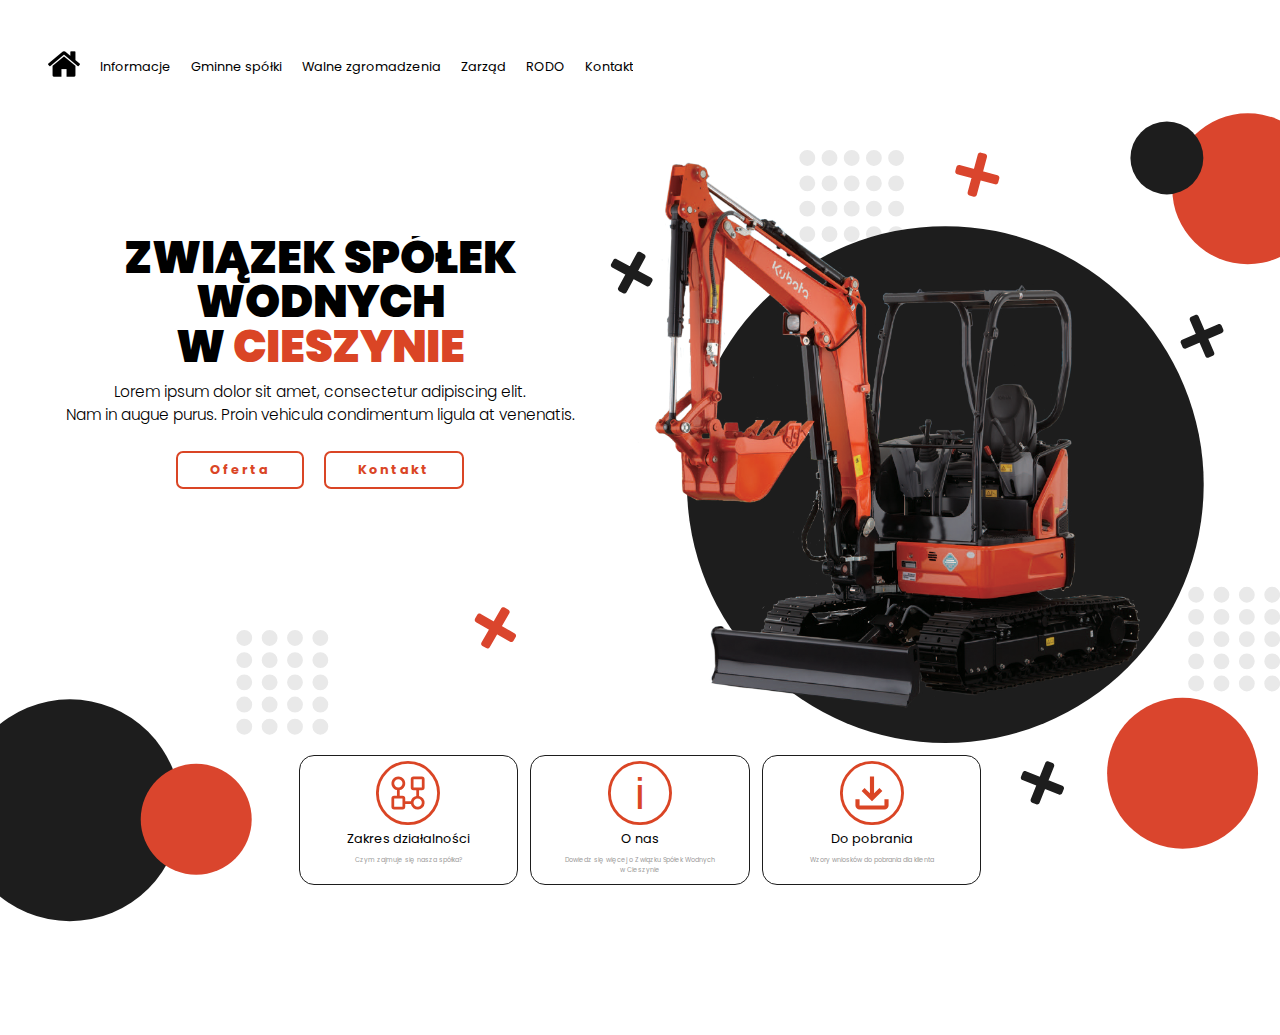
==== ZSW/pub/index.html @ 78ff4b43 "Pierwszy commit" ====
<!DOCTYPE html>
<html lang="pl">
<head>
    <meta charset="UTF-8">
    <meta http-equiv="X-UA-Compatible" content="IE=edge">
    <meta name="viewport" content="width=device-width, initial-scale=1.0">
    <link rel="stylesheet" href="assets/css/style.css">
    <link rel="preconnect" href="https://fonts.googleapis.com">
    <link rel="preconnect" href="https://fonts.gstatic.com" crossorigin>
    <link href="https://fonts.googleapis.com/css2?family=Poppins:wght@300;400;700;900&display=swap" rel="stylesheet">
    <title>Document</title>
</head>
<body>
    <div class="all">

        <div class="up-navbar">

            <div class="up-navbar-left">

                <ul id="menu">

                    <li><img id="home-logo" src="assets/image/home.png"></li>
                    <li><p>Informacje</p></li>
                    <li><p>Gminne spółki</p></li>
                    <li><p>Walne zgromadzenia</p></li>
                    <li><p>Zarząd</p></li>
                    <li><p>RODO</p></li>
                    <li><p>Kontakt</p></li>

                </ul>
                
            </div>
            <div class="up-navbar-right"></div>

        </div>

        <div class="mid-section">

            <div class="mid-section-left">

                <div class="mid-section-left-headline"><h1>ZWIĄZEK SPÓŁEK<br>WODNYCH<br>W <span class="ch">CIESZYNIE</span></h1></div>

                <div class="mid-section-left-text"><p>Lorem ipsum dolor sit amet, consectetur adipiscing elit.<br> 
                    Nam in augue purus. Proin vehicula condimentum ligula at venenatis.</p></div>

                <div class="mid-section-left-buttons">

                    <button id="oferta">Oferta</button>
                    <button id="kontakt">Kontakt</button>

                </div>
                
            </div>

            <div class="mid-section-right"></div>
            
        </div>

        <div class="down-section">

            <div class="down-section-zakres">

                <div class="ikona"><svg width="23.812mm" height="23.812mm" id="svg-icon" version="1.1" viewBox="0 0 23.812 23.812" xml:space="preserve" xmlns="http://www.w3.org/2000/svg"><g transform="translate(-106.52 -148.44)"><path d="m123.57 159.32a1.028 1.028 0 0 0 1.028-1.028v-3.0841a1.028 1.028 0 0 0-1.028-1.028h-3.0842a1.028 1.028 0 0 0-1.028 1.028v3.0841a1.028 1.028 0 0 0 1.028 1.028h1.0281v2.1075a2.5701 2.5701 0 0 0-2.0047 2.0047h-2.1075v-1.0281a1.028 1.028 0 0 0-1.028-1.028h-1.028v-2.1075a2.5701 2.5701 0 1 0-1.028 0v2.1075h-1.0281a1.028 1.028 0 0 0-1.028 1.028v3.0842a1.028 1.028 0 0 0 1.028 1.028h3.0842a1.028 1.028 0 0 0 1.028-1.028v-1.028h2.1075a2.5701 2.5701 0 1 0 3.0327-3.0328v-2.1075zm-10.281-2.5701a1.5421 1.5421 0 1 1 1.5421 1.5421 1.5421 1.5421 0 0 1-1.5421-1.5421zm3.0842 8.7384h-3.0842v-3.0842h3.0842zm7.1964-1.5421a1.5421 1.5421 0 1 1-1.5421-1.5421 1.5421 1.5421 0 0 1 1.5421 1.5421zm-3.0842-8.7384h3.0842v3.0841h-3.0842z" fill="#da4525" stroke-width="1.1906"/><circle cx="118.42" cy="160.35" r="11.377" fill="none" stroke="#da4525" stroke-linecap="round" stroke-width="1.0583"/></g></svg></div>
                <div class="tekst"><p>Zakres działalności</p></div>
                <div class="tekst-small"><p>Czym zajmuje się nasza spółka?</p></div>

            </div>
            <div class="down-section-onas">

                <div class="ikona"><svg width="23.812mm" height="23.812mm" id="svg-icon" version="1.1" viewBox="0 0 23.812 23.812" xml:space="preserve" xmlns="http://www.w3.org/2000/svg"><g transform="translate(-106.52 -148.44)"><circle cx="118.42" cy="160.35" r="11.377" fill="none" stroke="#da4525" stroke-linecap="round" stroke-width="1.0583"/><text x="116.60964" y="166.23296" fill="#da4525" font-family="Arial" font-size="16.449px" stroke-width=".26458" style="line-height:1.25" xml:space="preserve"><tspan x="116.60964" y="166.23296" fill="#da4525" font-size="16.449px" stroke-width=".26458">i</tspan></text></g></svg></div>
                <div class="tekst"><p>O nas</p></div>
                <div class="tekst-small"><p>Dowiedz się więcej o Związku Spółek Wodnych<br>w Cieszynie</p></div>

            </div>
            <div class="down-section-dopobrania">

                <div class="ikona"><svg width="23.812mm" height="23.812mm" id="svg-icon" version="1.1" viewBox="0 0 23.812 23.812" xml:space="preserve" xmlns="http://www.w3.org/2000/svg"><g transform="translate(-106.52 -148.44)"><circle cx="118.42" cy="160.35" r="11.377" fill="none" stroke="#da4525" stroke-linecap="round" stroke-width="1.0583"/><path d="m113.8 166.51q-0.6361 0-1.0887-0.4526-0.45336-0.45338-0.45336-1.0895v-2.3131h1.5421v2.3131h9.2524v-2.3131h1.5421v2.3131q0 0.6361-0.4526 1.0895-0.45337 0.4526-1.0895 0.4526zm4.6262-3.0842-3.8552-3.8552 1.0794-1.118 2.0047 2.0047v-6.284h1.5421v6.284l2.0047-2.0047 1.0795 1.118z" fill="#da4525" stroke-width="1.5875"/></g></svg></div>
                <div class="tekst"><p>Do pobrania</p></div>
                <div class="tekst-small"><p>Wzory wniosków do pobrania dla klienta</p></div>

            </div>

        </div>

    </div>

    
</body>
</html>
---- ZSW/pub/assets/css/style.css ----
*
{
    padding: 0;
    margin: 0;
    overflow-x: hidden;
}

html
{
    font-family: 'Poppins', sans-serif;
}

body
{

}

.all
{
    background-image: url("../image/zsw-banner.svg");
    background-position: center;
    background-repeat: no-repeat;
    background-size: 107% 107%;
    width: 100vw;
    height: 115vh;
    overflow-y: hidden;
}

.up-navbar
{
    width: 100%;
    display: flex;
    overflow-y: hidden;
}

.up-navbar-left
{
    height: auto;
    width: 50%;
    display: flex;
    padding: 3rem;
    gap: 20px;
}

.up-navbar-right
{
    height: auto;
    width: 50%;
}

#home-logo
{
    width: 32px;
    height: 32px;
}

#menu
{
    display: flex;
    justify-content: center;
    align-items: center;
    gap: 20px;
    font-size: 22px;
    font-family: 'Poppins', sans-serif;
    font-weight: 400;
}

#menu > li
{
    border-bottom: solid 4px white;
    font-size: 1vw;
}

#menu > li:hover
{
    color: #DA4525;
    cursor: pointer;
    border-bottom: solid 4px #DA4525;
    transition-duration: 0.3s;
}

.mid-section
{
    display: flex;
    justify-content: center;
    align-items: center;
    height: 45%;
    width: 100%;
}

.mid-section-left
{
    display: flex;
    flex-direction: column;
    justify-content: center;
    align-items: center;
    height: 100%;
    width: 50%;
}

.mid-section-right
{
    height: 100%;
    width: 50%;
}

.down-section
{
    display: flex;
    justify-content: center;
    align-items: center;
    width: 100%;
    height: 42%;
    gap: 12px;
}

.down-section-zakres, .down-section-onas, .down-section-dopobrania
{
    width: 17vw;
    height: 10vw;
    background-color: white;
    text-align: center;
    border: solid #1D1D1D 1px;
    border-radius: 15px;
    cursor: pointer;
}

#svg-icon
{
    width: 5vw;
    height: 5vw;
}

.ikona
{
    width: 100%;
    height: 58%;
    display: flex;
    justify-content: center;
    align-items: center;
}

.tekst
{
    width: 100%;
    height: 19%;
    text-align: center;
}

.tekst-small
{
    width: 100%;
    height: 15%;
    text-align: center;
    overflow-y: hidden;
}

.tekst > p
{
    font-size: 1vw;
    font-weight: 400;
}

.tekst-small > p
{
    font-size: 0.5vw;
    font-weight: 400;
    color: #9B9B9B;
}

.mid-section-left-headline > h1
{
    font-size: 3.5vw;
    font-family: 'Poppins', sans-serif;
    line-height: 3.5vw;
    overflow-y: hidden;
    font-weight: 900;
}

.mid-section-left-text > p
{
    font-size: 1.2vw;
    font-family: 'Poppins', sans-serif;
    font-weight: 300;
}

.mid-section-left-headline
{
    text-align: center;
    width: 100%;
    padding: 5px;
    overflow-y: hidden;
}

.mid-section-left-text
{
    text-align: center;
    width: 100%;
    padding: 5px;
    overflow-y: hidden;
}

.mid-section-left-buttons
{
    display: flex;
    justify-content: center;
    align-items: center;
    gap: 20px;
    width: 100%;
    padding: 20px;
}

#oferta, #kontakt
{
    padding-left: 2rem; padding-right: 2rem;
    padding-top: 0.5rem; padding-bottom: 0.5rem;
    border-radius: 7px;
    border: solid #DA4525 2px;
    font-size: 1vw;
    color: #DA4525;
    font-family: 'Poppins', sans-serif;
    font-weight: 700;
    background-color: transparent;
    letter-spacing: 2px;
}

#oferta:hover, #kontakt:hover
{
    background-color: #DA4525;
    color: white;
    transition-duration: 0.3s;
}

.ch
{
    color: #DA4525;
}

.annoucements-title
{
    width: 100%;
    height: 200px;
    background-color: orange;
    margin-top: 7vw;
}
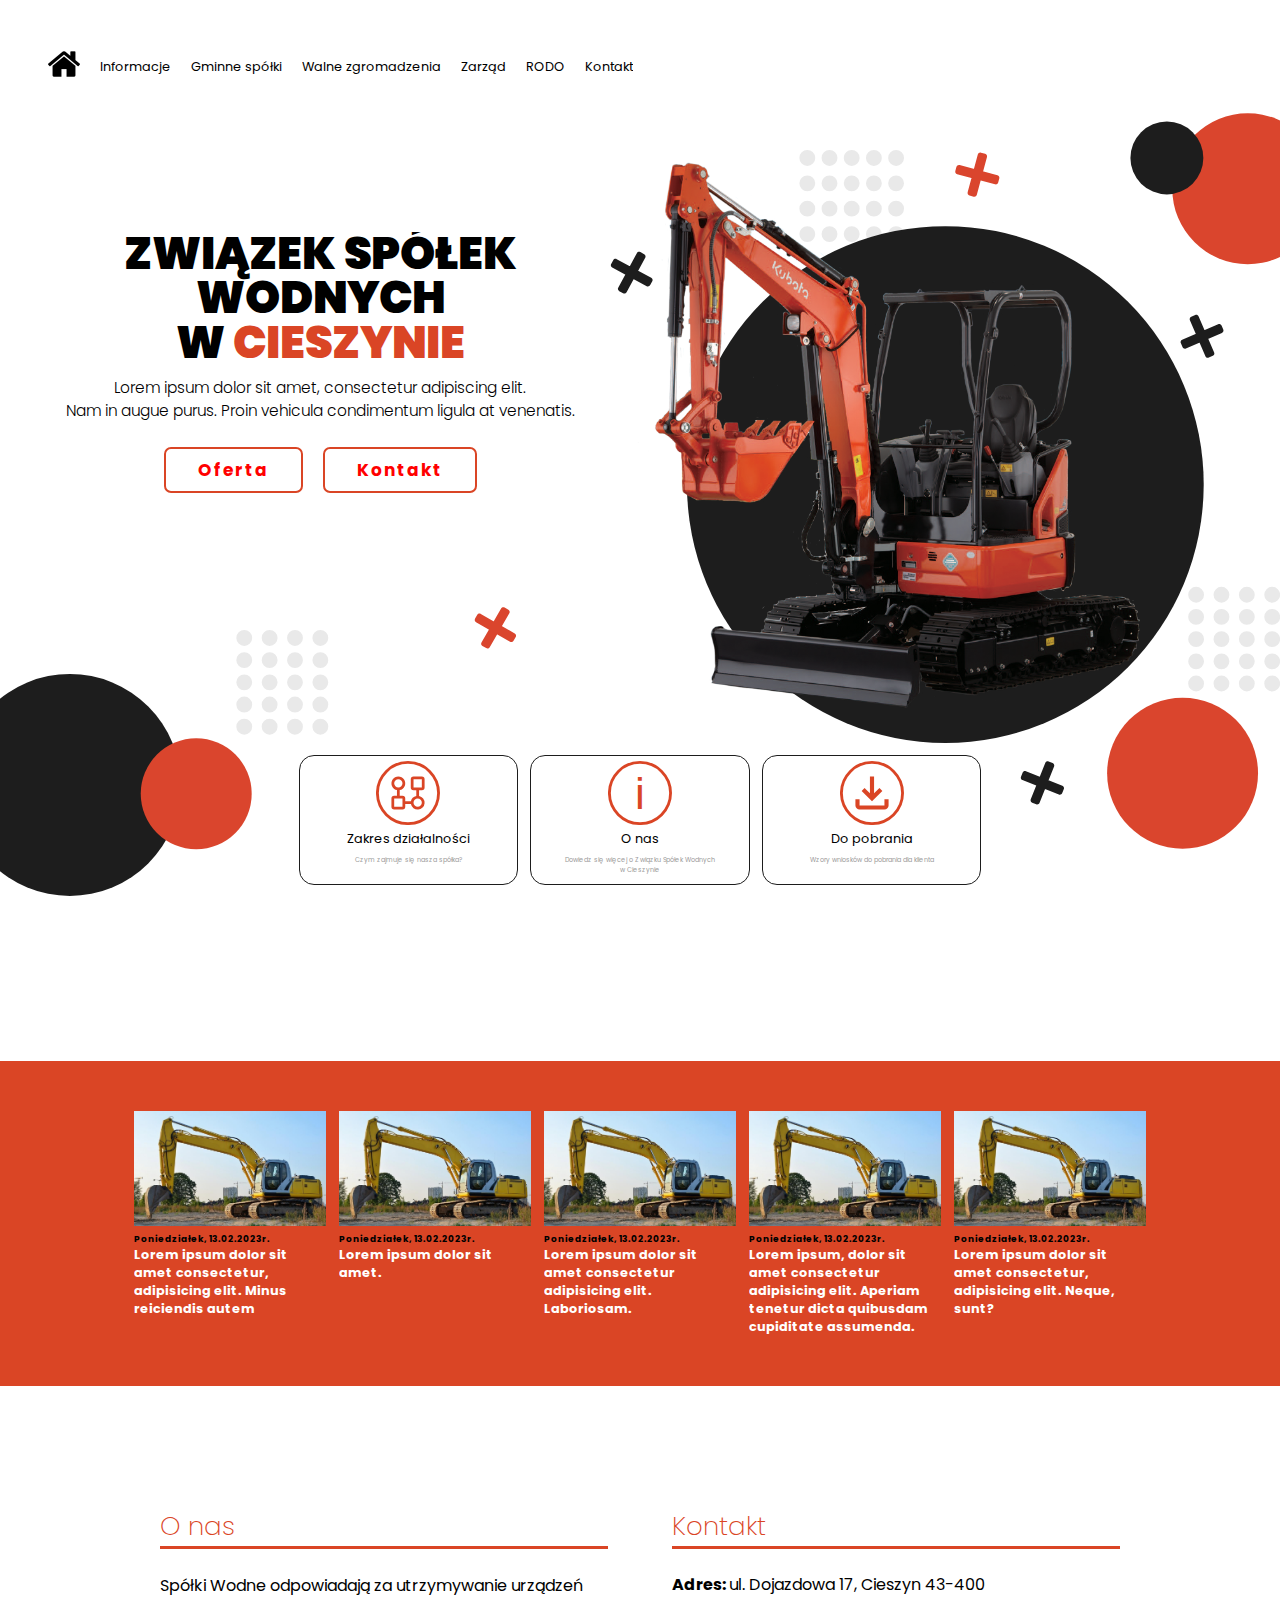
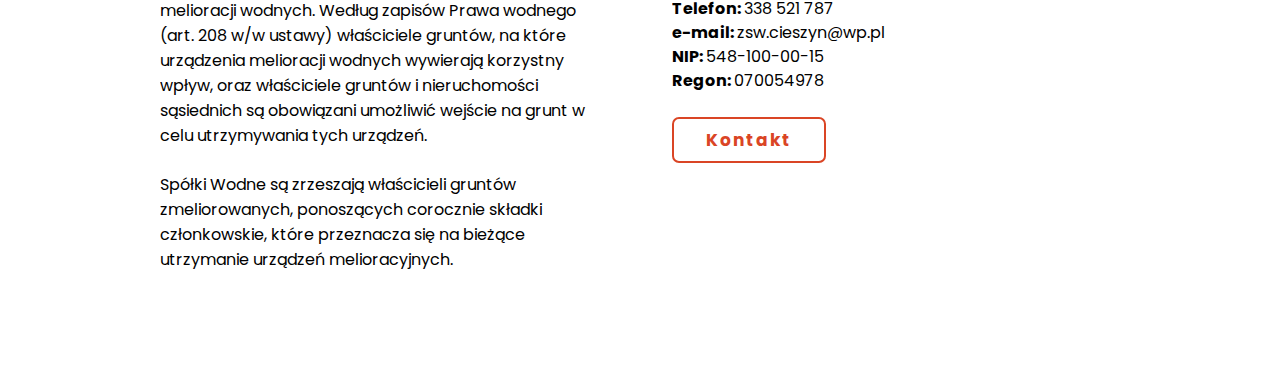
==== commit 246ea8e1: "Landing page wiadomośći" ====
--- a/ZSW/pub/index.html
+++ b/ZSW/pub/index.html
@@ -84,6 +84,76 @@
 
     </div>
 
-    
+    <div class="annoucements-title">
+
+        <div class="announcement">
+
+            <img src="./assets/image/koparka.jpg" id="announcement-image">
+            <div class="announcement-date"><p id="a_date">Poniedziałek, 13.02.2023r.</p></div>
+            <div class="announcement-text"><h2 id="a_text">Lorem ipsum dolor sit amet consectetur, adipisicing elit. Minus
+                reiciendis autem</h2></div>
+
+        </div>
+        <div class="announcement">
+
+            <img src="./assets/image/koparka.jpg" id="announcement-image">
+            <div class="announcement-date"><p id="a_date">Poniedziałek, 13.02.2023r.</p></div>
+            <div class="announcement-text"><h2 id="a_text">Lorem ipsum dolor sit amet.</h2></div>
+
+        </div>
+        <div class="announcement">
+
+            <img src="./assets/image/koparka.jpg" id="announcement-image">
+            <div class="announcement-date"><p id="a_date">Poniedziałek, 13.02.2023r.</p></div>
+            <div class="announcement-text"><h2 id="a_text">Lorem ipsum dolor sit amet consectetur adipisicing elit.
+                Laboriosam.</h2></div>
+
+        </div>
+        <div class="announcement">
+
+            <img src="./assets/image/koparka.jpg" id="announcement-image">
+            <div class="announcement-date"><p id="a_date">Poniedziałek, 13.02.2023r.</p></div>
+            <div class="announcement-text"><h2 id="a_text">Lorem ipsum, dolor sit amet consectetur adipisicing elit. Aperiam
+                tenetur dicta quibusdam cupiditate assumenda.</h2></div>
+
+        </div>
+        <div class="announcement">
+
+            <img src="./assets/image/koparka.jpg" id="announcement-image">
+            <div class="announcement-date"><p id="a_date">Poniedziałek, 13.02.2023r.</p></div>
+            <div class="announcement-text"><h2 id="a_text">Lorem ipsum dolor sit amet consectetur, adipisicing elit. Neque,
+                sunt?</h2></div>
+
+        </div>
+
+    </div>
+
+    <div class="spacer">
+        <div class="information" id="about-us">
+          <h2>O nas</h2>
+          <p>
+            Spółki Wodne odpowiadają za utrzymywanie urządzeń melioracji wodnych.
+            Według zapisów Prawa wodnego (art. 208 w/w ustawy) właściciele
+            gruntów, na które urządzenia melioracji wodnych wywierają korzystny
+            wpływ, oraz właściciele gruntów i nieruchomości sąsiednich są
+            obowiązani umożliwić wejście na grunt w celu utrzymywania tych
+            urządzeń.
+          </p>
+          <p>Spółki Wodne są zrzeszają właścicieli gruntów zmeliorowanych, ponoszących corocznie składki członkowskie, które przeznacza się na bieżące utrzymanie urządzeń melioracyjnych.</p>
+        </div>
+        <div class="information" id="contact">
+          <h2>Kontakt</h2>
+          <div class="contact-info">
+            <p id="address">Adres: <span id="test">ul. Dojazdowa 17, Cieszyn 43-400</span></p>
+            <p id="telephone">Telefon: <span>338 521 787</span></p>
+            <p id="email">e-mail: <span>zsw.cieszyn@wp.pl</span></p>
+            <p id="nip">NIP: <span>548-100-00-15</span></p>
+            <p id="regon">Regon: <span>070054978</span></p>
+            <button id="contact-contact-btn">Kontakt</button>
+          </div>
+          <div class="contact-image"></div>
+        </div>
+      </div>
+
 </body>
 </html>--- a/ZSW/pub/assets/css/style.css
+++ b/ZSW/pub/assets/css/style.css
@@ -3,6 +3,7 @@
     padding: 0;
     margin: 0;
     overflow-x: hidden;
+    --color-red: #DA4525; 
 }
 
 html
@@ -17,7 +18,7 @@
 
 .all
 {
-    background-image: url("../image/zsw-banner.svg");
+    background-image: url("../image/zsw-banner-svg.svg");
     background-position: center;
     background-repeat: no-repeat;
     background-size: 107% 107%;
@@ -238,9 +239,132 @@
 
 .annoucements-title
 {
-    width: 100%;
-    height: 200px;
-    background-color: orange;
-    margin-top: 7vw;
-}
-
+    display: flex;
+    justify-content: center;
+    background-color: #DA4525;
+    width: 100vw;
+    margin-top: 2vw;
+    gap: 1vw;
+}
+
+.announcement
+{
+    width: 15vw;
+    height: auto;
+    padding: 50px 0 50px 0;
+}
+
+#announcement-image
+{
+    width: 15vw;
+    height: 9vw;
+}
+
+#a_date
+{
+    font-size: 0.7vw;
+    font-weight: bold;
+}
+
+#a_text
+{
+    font-size: 1vw;
+    color: white;
+}
+
+.spacer
+{
+    margin-top: 2vw;
+}
+
+#oferta,
+#kontakt {
+  padding-left: 2rem;
+  padding-right: 2rem;
+  padding-top: 0.5rem;
+  padding-bottom: 0.5rem;
+  border-radius: 7px;
+  border: solid var(--color-red) 2px;
+  font-size: 17px;
+  color: red;
+  font-family: "Poppins", sans-serif;
+  font-weight: 700;
+  background-color: transparent;
+  letter-spacing: 2px;
+}
+
+#oferta:hover,
+#kontakt:hover {
+  background-color: var(--color-red);
+  color: white;
+  transition-duration: 0.3s;
+}
+
+.spacer {
+  display: flex;
+  justify-content: center;
+  align-items: start;
+  padding: 6rem 0;
+}
+
+.information {
+  display: flex;
+  flex-wrap: wrap;
+  justify-content: space-between;
+  padding: 0 2rem;
+  width: 35%;
+}
+
+.information > p {
+  padding-top: 1.5rem;
+}
+
+.information > h2 {
+  font-size: 26px;
+  color: var(--color-red);
+  font-weight: 200;
+  width: 100%;
+  border-bottom: solid 3px var(--color-red);
+}
+
+.contact-info {
+  line-height: 150%;
+  padding: 1.5rem 0;
+}
+
+.contact-info > p {
+  font-weight: bold;
+}
+
+.contact-info > p > span {
+  font-weight: normal;
+}
+
+#zsw-img 
+{
+    padding: 1.5rem 0;
+    object-fit: cover;
+    overflow-y: hidden;
+    width: 100%;
+}
+  
+#contact-contact-btn 
+{
+    margin: 1.5rem 0;
+    padding: 0.5rem 2rem;
+    border-radius: 7px;
+    border: solid var(--color-red) 2px;
+    font-size: 17px;
+    color: var(--color-red);
+    font-family: "Poppins", sans-serif;
+    font-weight: 700;
+    background-color: transparent;
+    letter-spacing: 2px;
+}
+  
+#contact-contact-btn:hover 
+{
+    background-color: var(--color-red);
+    color: white;
+    transition-duration: 0.3s;
+}